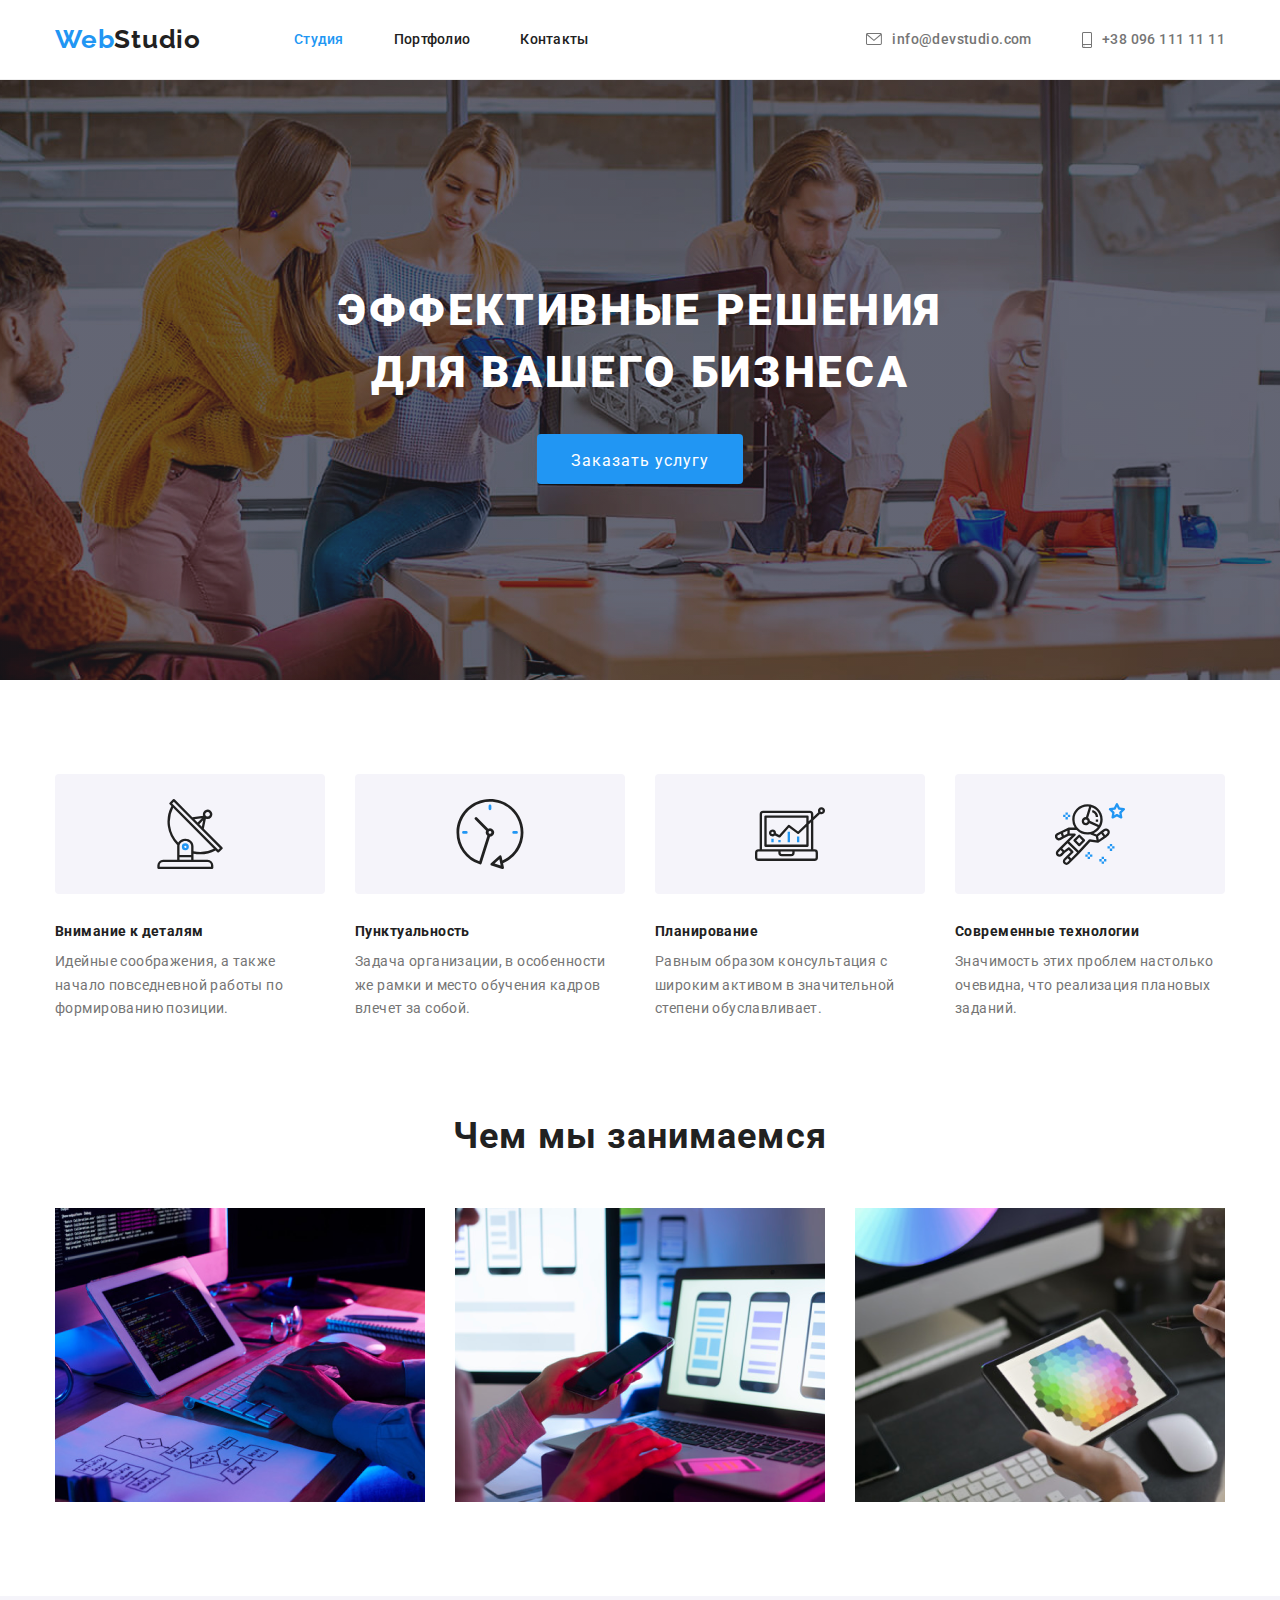
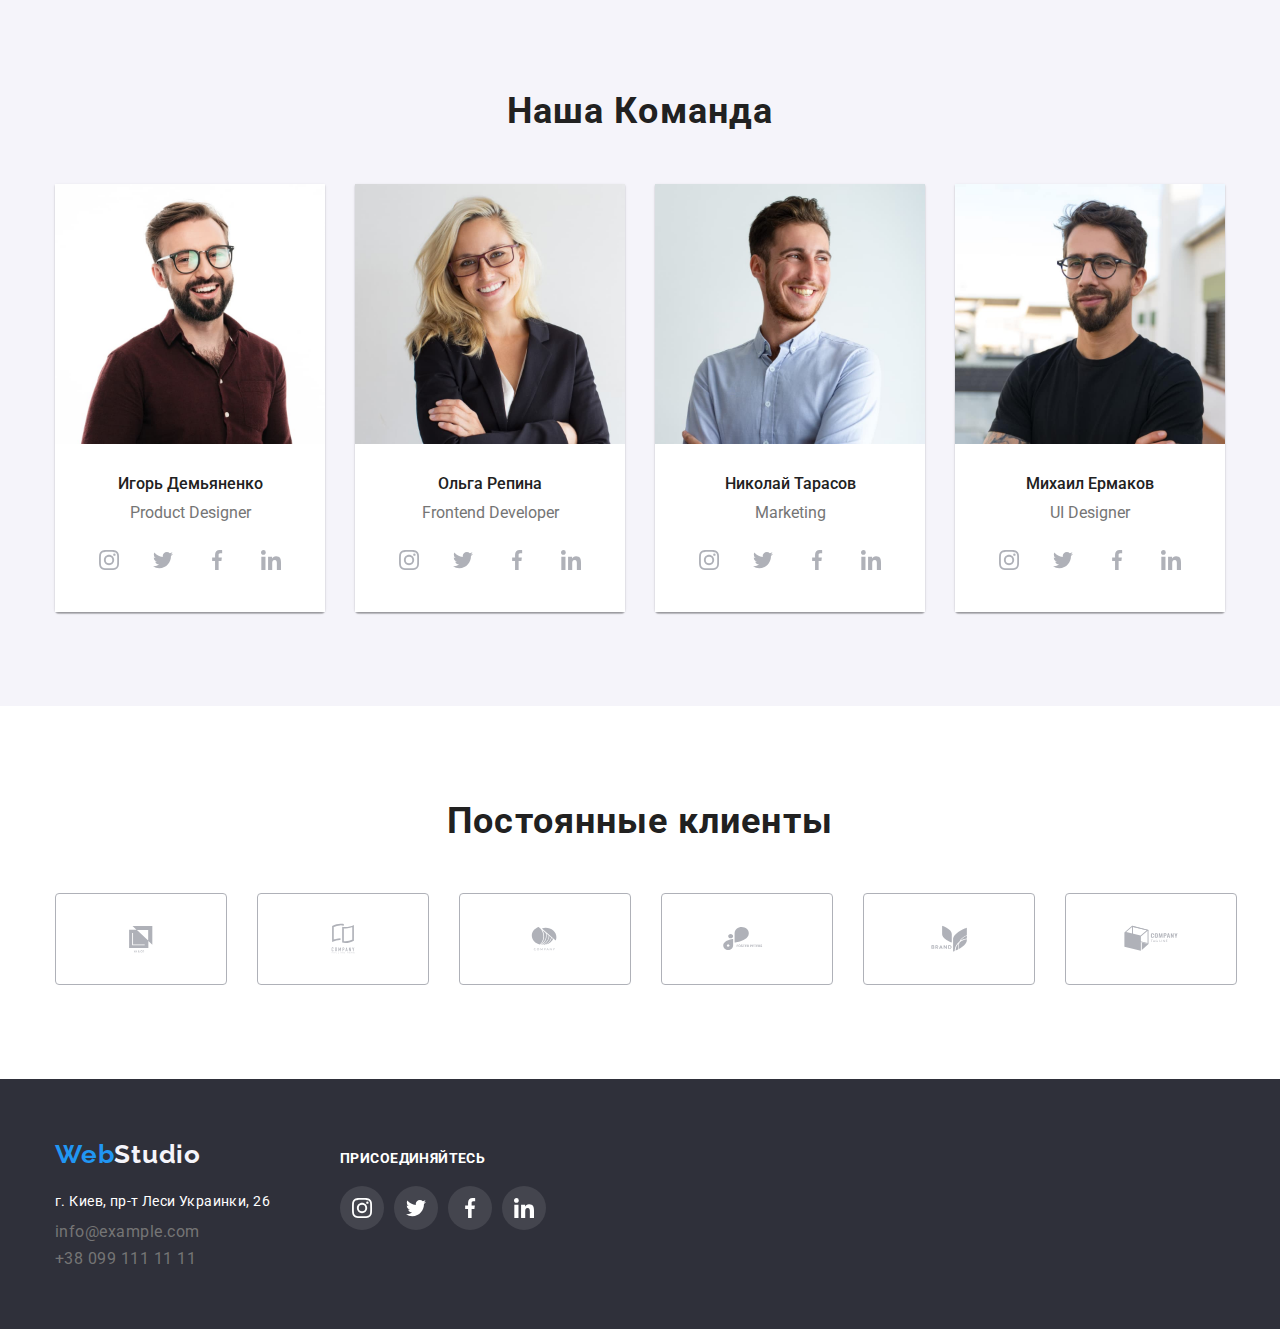
==== index.html @ adc7d1ec "создал репозиторий05" ====
<!DOCTYPE html>
<html lang="ru">

<head>
    <meta charset="UTF-8">
    <meta http-equiv="X-UA-Compatible" content="IE=edge">
    <meta name="viewport" content="width=device-width, initial-scale=1.0">
    <link rel="preconnect" href="https://fonts.googleapis.com">
    <link rel="preconnect" href="https://fonts.gstatic.com" crossorigin>
    <link rel="preconnect" href="https://fonts.googleapis.com">
    <link rel="preconnect" href="https://fonts.gstatic.com" crossorigin>
    <link href="https://fonts.googleapis.com/css2?family=Raleway:wght@700&family=Roboto:wght@400;500;700;900&display=swap"
        rel="stylesheet">
    <link rel="stylesheet" href="./css/modern-normalize.css"> 
    <link rel="stylesheet" href="./css/style.css">
    <title>Studio</title>
</head>

<body>
    <!--шапка сайта-->
    <header class="header">
        <div class="container header-container">
            <nav class="nav">
                <a class="header-logo" href=""><span class="logo-web">Web</span>Studio</a>
                <ul class="nav-list">
                    <li class="nav-item ">
                        <a class="nav-link current" href="./index.html">Студия</a>
                    </li>
                    <li class="nav-item">
                        <a class="nav-link" href="./portfolio.html">Портфолио</a>
                    </li>
                    <li class="nav-item">
                        <a class="nav-link" href="#">Контакты</a>
                    </li>
                </ul>
            </nav>
            <ul class="nav-contacts">
                <li class="contacts-item">
                        <a class="contacts-link hover-link" href="info@devstudio.com">
                            <svg class="icon-mail" width="16px" height="12px">
                                <use href="./images/svg/symbol-defs.svg#icon-envelope"></use>
                            </svg>info@devstudio.com</a>
                </li>
            
                <li class="contacts-item">
                    <a class="contacts-link hover-link" href="+380961111111">
                        <svg class="icon-tel" width="10px" height="16px">
                            <use href="./images/svg/symbol-defs.svg#icon-smartphone"></use>
                        </svg>+38 096 111 11 11</a>
                </li>
            </ul>
        </div>
    </header>
    <!--уникальный контент страницы-->
    <main>
        <!--секция 1-->
        <section class="hero-section">
            <div class="container container-hero">
                <h1 class="hero-titel">ЭФФЕКТИВНЫЕ РЕШЕНИЯ<br> ДЛЯ ВАШЕГО БИЗНЕСА</h1>
                <button class="button-hero" type="button">Заказать услугу</button>
            </div>
        </section>
        <!--наши преимущества-->
        <section class="section">
            <div class="container">
                <h2 class="visually-hidden">Наши преимущества</h2>
                <ul class="benefits-list">
                    <li class="benefits-item ">
                        <div class="benefits-bg">
                              <svg class="benefits-icon" width="70" height="70"viewBox="0 0 70 70">
                                 <use href="./images/svg/symbol-defs.svg#icon-antenna-1"></use>
                             </svg> 
                        </div>
                        <h3 class="benefits-titel">Внимание к деталям</h3>
                        <p class="benefits-text">Идейные соображения, а также начало повседневной работы по формированию позиции.</p>
                    </li>
                
                    <li class="benefits-item ">
                        <div class="benefits-bg">
                        <svg class="" width="70" height="70">
                            <use href="./images/svg/symbol-defs.svg#icon-clock"></use>
                        </svg>
                        </div>
                        <h3 class="benefits-titel">Пунктуальность</h3>
                        <p class="benefits-text">Задача организации, в особенности же рамки и место обучения кадров влечет за собой.
                        </p>
                    </li>
                
                    <li class="benefits-item ">
                        <div class="benefits-bg">
                        <svg class="" width="70" height="70">
                            <use href="./images/svg/symbol-defs.svg#icon-diagram"></use>
                        </svg>
                        </div>
                        <h3 class="benefits-titel">Планирование</h3>
                        <p class="benefits-text">Равным образом консультация с широким активом в значительной степени обуславливает.
                        </p>
                    </li>
                
                    <li class="benefits-item ">
                        <div class="benefits-bg">
                        <svg class="" width="70" height="70">
                            <use href="./images/svg/symbol-defs.svg#icon-astronaut"></use>
                        </svg>
                        </div>
                        <h3 class="benefits-titel">Современные технологии</h3>
                        <p class="benefits-text">Значимость этих проблем настолько очевидна, что реализация плановых заданий.</p>
                    </li>
                </ul>
            </div>
        </section>
        <!--секция чем мы занимаемся-->
        <section class="section jobs-section">
            <div class="container">
                <h2 class="titel">Чем мы занимаемся</h2>
                <ul class="jobs-list">
                    <li class="jobs-item">
                        <img src="./images/tablet.png" alt="верстаем" width="370">
                    </li>
                    <li class="jobs-item">
                        <img src="./images/notebook.png" alt="програмируем" width="370">
                    </li>
                    <li class="jobs-item">
                        <img src="./images/tabletmini.png" alt="стилизируем" width="370">
                    </li>
                </ul>
            </div>
        </section>
        <!--секция наша команда-->
        <section class="section team-section">
            <div class="container">
                <h2 class="titel">Наша Команда</h2>
                <ul class="team-list">
                    <li class="team-item">
                        <img src="./images/jpeg/igor.jpg" alt="Игорь" width="270">
                        <div class="team-card">
                            <h3 class="team-name">Игорь Демьяненко</h3>
                            <p class="team-position">Product Designer</p>
                            <ul class="social-list">
                                <li class="social-item">
                                    <a href="#" class="social-link"> 
                                    <svg class="social-icon" width="20" height="20">
                                        <use href="./images/svg/symbol-defs.svg#icon-instagram"></use>
                                    </svg>   
                                    </a>
                                </li>
                                <li class="social-item">
                                    <a href="#" class="social-link">
                                            <svg class="social-icon" width="20" height="20">
                                                <use href="./images/svg/symbol-defs.svg#icon-twitter"></use>
                                            </svg>
                                    </a>
                                </li>
                                <li class="social-item">
                                    <a href="#" class="social-link">
                                            <svg class="social-icon" width="20" height="20">
                                                <use href="./images/svg/symbol-defs.svg#icon-facebook"></use>
                                            </svg>
                                    </a>
                                </li>
                                <li class="social-item">
                                    <a href="#" class="social-link">
                                            <svg class="social-icon" width="20" height="20">
                                                <use href="./images/svg/symbol-defs.svg#icon-linkedin"></use>
                                            </svg>
                                    </a>
                                </li>
                            </ul>
                        </div>
                    </li>
                    <li class="team-item">
                        <img src="./images/jpeg/olga.jpg" alt="Ольга" width="270">
                        <div class="team-card">
                            <h3 class="team-name">Ольга Репина</h3>
                            <p class="team-position">Frontend Developer</p>
                            <ul class="social-list">
                                <li class="social-item">
                                    <a href="" class="social-link">
                                            <svg class="social-icon" width="20" height="20">
                                                <use href="./images/svg/symbol-defs.svg#icon-instagram"></use>
                                            </svg>
                                    </a>
                                </li>
                                <li class="social-item">
                                    <a href="" class="social-link">
                                            <svg class="social-icon" width="20" height="20">
                                                <use href="./images/svg/symbol-defs.svg#icon-twitter"></use>
                                            </svg>
                                    </a>
                                </li>
                                <li class="social-item">
                                    <a href="" class="social-link">
                                            <svg class="social-icon" width="20" height="20">
                                                <use href="./images/svg/symbol-defs.svg#icon-facebook"></use>
                                            </svg>
                                    </a>
                                </li>
                                <li class="social-item">
                                    <a href="" class="social-link">
                                            <svg class="social-icon" width="20" height="20">
                                                <use href="./images/svg/symbol-defs.svg#icon-linkedin"></use>
                                            </svg>
                                    </a>
                                </li>
                            </ul>
                        </div>
                    </li>
                    <li class="team-item">
                        <img src="./images/jpeg/nikolay.jpg" alt="Николай" width="270">
                        <div class="team-card">
                            <h3 class="team-name">Николай Тарасов</h3>
                            <p class="team-position">Marketing</p>
                            <ul class="social-list">
                                <li class="social-item">
                                    <a href="" class="social-link">
                                            <svg class="social-icon" width="20" height="20">
                                                <use href="./images/svg/symbol-defs.svg#icon-instagram"></use>
                                            </svg>
                                    </a>
                                </li>
                                <li class="social-item">
                                    <a href="" class="social-link">
                                            <svg class="social-icon" width="20" height="20">
                                                <use href="./images/svg/symbol-defs.svg#icon-twitter"></use>
                                            </svg>
                                    </a>
                                </li>
                                <li class="social-item">
                                    <a href="" class="social-link">
                                            <svg class="social-icon" width="20" height="20">
                                                <use href="./images/svg/symbol-defs.svg#icon-facebook"></use>
                                            </svg>
                                    </a>
                                </li>
                                <li class="social-item">
                                    <a href="" class="social-link">
                                            <svg class="social-icon" width="20" height="20">
                                                <use href="./images/svg/symbol-defs.svg#icon-linkedin"></use>
                                            </svg>
                                    </a>
                                </li>
                            </ul>
                        </div>
                    </li>
                    <li class="team-item">
                        <img src="./images/jpeg/mikhail.jpg" alt="Михаил" width="270">
                        <div class="team-card">
                            <h3 class="team-name">Михаил Ермаков</h3>
                            <p class="team-position">UI Designer</p>
                            <ul class="social-list">
                                <li class="social-item">
                                    <a href="" class="social-link">
                                            <svg class="social-icon" width="20" height="20">
                                                <use href="./images/svg/symbol-defs.svg#icon-instagram"></use>
                                            </svg>
                                    </a>
                                </li>
                                <li class="social-item">
                                    <a href="" class="social-link">
                                            <svg class="social-icon" width="20" height="20">
                                                <use href="./images/svg/symbol-defs.svg#icon-twitter"></use>
                                            </svg>
                                    </a>
                                </li>
                                <li class="social-item">
                                    <a href="" class="social-link">
                                            <svg class="social-icon" width="20" height="20">
                                                <use href="./images/svg/symbol-defs.svg#icon-facebook"></use>
                                            </svg>
                                    </a>
                                </li>
                                <li class="social-item">
                                    <a href="" class="social-link">
                                            <svg class="social-icon" width="20" height="20">
                                                <use href="./images/svg/symbol-defs.svg#icon-linkedin"></use>
                                            </svg>
                                    </a>
                                </li>
                            </ul>
                        </div>
                    </li>
                </ul>
            </div>
        </section>
        <section class="section">
            <div class="container">
                <h2 class="titel">Постоянные клиенты</h2>
                <ul class="clients-list">
                    <li class="clients-item">
                        <a href="" class="clients-link">
                            <svg class="clients-icon" width="106px" height="60px">
                                <use href="./images/svg/symbol-defs.svg#icon-client-1"></use>
                            </svg>
                        </a>
                    </li>
                    <li class="clients-item">
                        <a href="" class="clients-link">
                            <svg class="clients-icon" width="106px" height="60px">
                                <use href="./images/svg/symbol-defs.svg#icon-client-2"></use>
                            </svg>
                        </a>
                    </li>
                    <li class="clients-item">
                        <a href="" class="clients-link">
                            <svg class="clients-icon" width="106px" height="60px">
                                <use href="./images/svg/symbol-defs.svg#icon-client-3"></use>
                            </svg>
                        </a>
                    </li>
                    <li class="clients-item">
                    <a href="" class="clients-link">
                        <svg class="clients-icon" width="106px" height="60px">
                            <use href="./images/svg/symbol-defs.svg#icon-client-4"></use>
                        </svg>
                    </a>
                    </li>
                    <li class="clients-item">
                    <a href="" class="clients-link">
                        <svg class="clients-icon" width="106px" height="60px">
                            <use href="./images/svg/symbol-defs.svg#icon-client-5"></use>
                        </svg>
                    </a>
                    </li>
                    <li class="clients-item">
                        <a href="" class="clients-link">
                            <svg class="clients-icon" width="106px" height="60px">
                                <use href="./images/svg/symbol-defs.svg#icon-client-6"></use>
                            </svg>
                        </a>
                    </li>
                </ul>
            </div>
        </section>
    </main>
    <!--подвал-->
    <footer class="page-footer">
        <div class="container footer-container">
            <div class="address-block">
                <a class="footer-logo" href=""><span class="logo-web">Web</span>Studio</a>
                <address class="address">
                    <ul class="address-list">
                        <li class="address-item">
                            <a class="address-link"
                                href="https://www.google.com/maps/place/%D0%B1%D1%83%D0%BB.+%D0%9B%D0%B5%D1%81%D0%B8+%D0%A3%D0%BA%D1%80%D0%B0%D0%B8%D0%BD%D0%BA%D0%B8,+26,+%D0%9A%D0%B8%D0%B5%D0%B2,+02000/data=!4m2!3m1!1s0x40d4cf0e033ecbe9:0x57a4dffefec77da0?sa=X&ved=2ahUKEwixr6azg6_zAhUvlIsKHU6wDGkQ8gF6BAgFEAE">г.
                                Киев, пр-т Леси Украинки, 26</a>
                        </li>
                        <li class="address-item">
                            <a class="contacts-link hover-link" href="mailto:info@example.com">info@example.com</a>
                        </li>
                        <li class="address-item">
                            <a class="contacts-link hover-link" href="tel:+380991111111">+38 099 111 11 11</a>
                        </li>
                    </ul>
                
                </address>
            </div>
            <div class="social-footer">
            <h2 class="social-titel">присоединяйтесь</h2>
            <ul class="social-list">
                <li class="footer-social-item">
                    <a href="#" class="footer-social-link">
                            <svg class="social-icon" widht="20" height="20">
                                <use href="./images/svg/symbol-defs.svg#icon-instagram1"></use>
                            </svg>
                    </a>
                </li>
                <li class="footer-social-item">
                    <a href="#" class="footer-social-link">
                            <svg class="social-icon" widht="20" height="20">
                                <use href="./images/svg/symbol-defs.svg#icon-twitter1"></use>
                            </svg>
                    </a>
                </li>
                <li class="footer-social-item">
                    <a href="#" class="footer-social-link">
                            <svg class="social-icon" widht="20" height="20">
                                <use href="./images/svg/symbol-defs.svg#icon-facebook1"></use>
                            </svg>
                    </a>
                </li>
                <li class="footer-social-item">
                    <a href="#" class="footer-social-link">
                            <svg class="social-icon" widht="20" height="20">
                                <use href="./images/svg/symbol-defs.svg#icon-linkedin1"></use>
                            </svg>
                    </a>
                </li>
            </ul>
            </div>
        </div>
    </footer>
</body>

</html>
---- css/style.css ----
/* 
основной шрифт страницы Roboto 
шрифт логотипа Raleway 700

Weight ссылок и кнопок на странице портфолио 500
Weight заголовков 700 900

цвета
основной цвет абзацов #757575;
вторичный цвет заголовков, ссылок #212121;
белый цвет для кнопок и заголовков #FFFFFF

основной цвет фона #E5E5E5
вторичный цвет фона #F5F4FA
цвет для сылок с эфектом ховер #2196F3
-------------------------------------------------------------------------------------*/

:root {
  --title-text-color: #212121;
  --accent-color: #2196f3;
  --primary-white-color: #ffffff;
  --bg-white-color: #f5f4fa;
  --main-text-color: #757575;
  --dark-bg-color: #2f303a;
}

body {
  font-family: roboto, sans-serif;
  color: var(--main-text-color);
}
h1,
h2,
h3,
p {
  margin: 0;
}
ul {
  padding: 0;
  margin: 0;
  list-style: none;
}
img {
  display: block;
  max-width: 100%;
  height: auto;
}

.container {
  width: 1200px;
  margin-left: auto;
  margin-right: auto;
  padding-left: 15px;
  padding-right: 15px;
}
.section {
  padding-top: 94px;
  padding-bottom: 94px;
}
.titel {
  margin-top: 0;
  margin-bottom: 50px;

  font-weight: 700;
  font-size: 36px;
  line-height: 1.2;
  letter-spacing: 0.03em;
  text-align: center;
  color: var(--title-text-color);
}

/* шапка-----------*/
.header {
  border-bottom: 1px solid #eeeeee;
}
.header-container {
  display: flex;
  align-items: center;
}
.header-logo {
  font-family: raleway, sans-serif;
  font-weight: 700;
  font-size: 26px;
  line-height: 1.2;
  letter-spacing: 0.03em;
  color: var(--title-text-color);
  text-decoration: none;
}
.logo-web {
  color: var(--accent-color);
}
/* навигация -----------------------------*/
.nav {
  display: flex;
  align-items: center;
}
.nav-list {
  display: flex;
  margin-left: 93px;
}
.nav-list .nav-item:not(:last-child) {
  margin-right: 50px;
}
.nav-item {
  list-style: none;
}

.nav-link {
  display: block;
  padding-top: 32px;
  padding-bottom: 32px;

  font-weight: 500;
  font-size: 14px;
  line-height: 1.1;
  letter-spacing: 0.02em;
  color: var(--title-text-color);
  text-decoration: none;
}
.nav-link:hover,
.nav-link:focus {
  color: var(--accent-color);
}
.current {
  color: var(--accent-color);
}
/* почта+телефон -----------------------------*/
.nav-contacts {
  display: flex;
  margin-left: auto;

  font-weight: 500;
  font-size: 14px;
  line-height: 1.1;
  letter-spacing: 0.02em;
  list-style: none;
}
.nav-contacts .contacts-item + .contacts-item {
  margin-left: 50px;
}
.contacts-link {
  display: flex;
  align-items: center;
  color: var(--main-text-color);
  text-decoration: none;
  font-style: normal;
  letter-spacing: 0.03em;
}
.hover-link:hover,
.hover-link:focus {
  fill: var(--accent-color);
  color: var(--accent-color);
}
.icon-mail {
  fill: currentColor;
  margin-right: 10px;
}
.icon-mail::before {
  content: "";
}

.icon-tel {
  fill: currentColor;
  margin-right: 10px;
}
.icon-tel::before {
  content: "";
}

/* герой --------------------------------------*/
.hero-section {
  padding: 200px 0;
  text-align: center;
  max-width: 1600px;
  height: 600px;
  margin-left: auto;
  margin-right: auto;
  background-image: linear-gradient(
      to right,
      rgba(47, 48, 58, 0.4),
      rgba(47, 48, 58, 0.4)
    ),
    url(../images/jpeg/bg-img.jpg);
  background-repeat: no-repeat;
  background-position: center;
}
.container-hero {
}
.hero-titel {
  margin-top: 0;
  margin-bottom: 30px;

  font-weight: 900;
  font-size: 44px;
  line-height: 1.4;
  letter-spacing: 0.06em;
  color: var(--primary-white-color);
}
.button-hero {
  min-width: 200px;
  height: 50px;
  padding: 10px 32px;
  border-radius: 4px;
  border-color: transparent;

  font-family: roboto, sans-serif;
  font-size: 16px;
  line-height: 1.9;
  letter-spacing: 0.06em;
  color: var(--primary-white-color);
  background-color: var(--accent-color);
  cursor: pointer;
}

/* секция ПРЕИМУЩЕСТВА(BENEFITS) страница "студия"------------- */
.visually-hidden {
  position: absolute;
  width: 1px;
  height: 1px;
  margin: -1px;
  padding: 0;
  overflow: hidden;
  border: 0;
  clip: rect(0 0 0 0);
}
.benefits-list {
  display: flex;
}
.benefits-list .benefits-item + .benefits-item {
  margin-left: 30px;
}

.benefits-bg {
  display: flex;
  justify-content: center;
  align-items: center;
  width: 270px;
  height: 120px;
  margin-bottom: 30px;
  border-radius: 4px;
  background-color: var(--bg-white-color);
}
.benefits-icon {
  display: flex;
}

.benefits-titel {
  margin-top: 0;
  margin-bottom: 10px;

  font-weight: 700;
  font-size: 14px;
  line-height: 1.1;
  letter-spacing: 0.03em;
  color: var(--title-text-color);
}
.benefits-text {
  margin-top: 0;
  margin-bottom: 0;

  font-weight: 400;
  font-size: 14px;
  line-height: 1.7;
  letter-spacing: 0.03em;
}

/* секция ЧЕМ МЫ ЗАНИМАЕМСЯ(Jobs) страница "студия"--------- */
.jobs-section {
  padding-top: 0;
}
.jobs-list {
  display: flex;
}
.jobs-list .jobs-item + .jobs-item {
  margin-left: 30px;
}

/* секция команда(Team) страница "студия" --------------------*/
.team-section {
  background-color: var(--bg-white-color);
}
.team-card {
  padding: 30px 0;
  background-color: var(--primary-white-color);
}

.team-list {
  display: flex;
}
.team-list .team-item + .team-item {
  margin-left: 30px;
}
.team-item {
  box-shadow: 0px 1px 3px rgba(0, 0, 0, 0.12), 0px 1px 1px rgba(0, 0, 0, 0.14),
    0px 2px 1px rgba(0, 0, 0, 0.2);
  border-radius: 0px 0px 4px 4px;
}

.team-name {
  margin-bottom: 10px;
  text-align: center;
  font-weight: 500;
  font-size: 16px;
  line-height: 1.2;
  color: var(--title-text-color);
}
.team-position {
  margin-bottom: 16px;
  text-align: center;
  font-weight: 400;
  font-size: 16px;
  line-height: 1.2;
}

.social-list {
  display: flex;
  justify-content: center;
  align-items: center;
}

.social-list .social-item + .social-item {
  margin-left: 10px;
}
.social-link {
  display: flex;
  cursor: pointer;
  justify-content: center;
  align-items: center;
  width: 44px;
  height: 44px;
  border: none;
  border-radius: 50%;
}
.social-icon {
  fill: #afb1b8;
}
.social-link:hover,
.social-link:focus {
  background-color: var(--accent-color);
}
.social-link:hover .social-icon,
.social-link:focus .social-icon {
  fill: var(--primary-white-color);
}
/* секция клиенты-------------------- */
.clients-list {
  display: flex;
}
.clients-list .clients-item + .clients-item {
  margin-left: 30px;
}
.clients-item {
}
.clients-link {
  display: flex;
  justify-content: center;
  align-items: center;
  width: 172px;
  height: 92px;
  border: 1px solid #afb1b8;
  border-radius: 4px;
}
.clients-link:hover,
.clients-link:focus {
  border-color: var(--accent-color);
}
.clients-link:hover .clients-icon,
.clients-link:focus .clients-icon {
  fill: var(--accent-color);
}
.clients-icon {
  fill: #afb1b8;
}

/* футер--------------------------------------------------- */
.page-footer {
  padding: 60px 0;
  background-color: #2f303a;
}
.footer-container {
  display: flex;
  align-items: baseline;
}
.address-block {
  margin-right: 70px;
}
.footer-logo {
  display: block;
  margin-bottom: 20px;
  font-family: raleway, sans-serif;
  font-weight: 700;
  font-size: 26px;
  line-height: 1.2;
  letter-spacing: 0.03em;
  color: var(--bg-white-color);
  text-decoration: none;
}
.address-list {
  display: inline-block;
}
.address-list .address-item + .address-item {
  margin-top: 9px;
}
.address-link {
  font-style: normal;
  font-size: 14px;
  line-height: 1.7;
  letter-spacing: 0.03em;
  color: var(--primary-white-color);
  text-decoration: none;
}
.address-link:hover,
.address-link:focus {
  color: var(--accent-color);
}

.social-footer {
  display: block;
}
.social-titel {
  margin-bottom: 20px;
  font-style: normal;
  font-weight: 700;
  font-size: 14px;
  line-height: 16px;
  letter-spacing: 0.03em;
  text-transform: uppercase;
  color: var(--primary-white-color);
}
.footer-social-item {
  fill: var(--primary-white-color);
}
.footer-social-link {
  display: flex;
  justify-content: center;
  align-items: center;
  width: 44px;
  height: 44px;
  border: none;
  border-radius: 50%;
  background-color: rgba(255, 255, 255, 0.1);
}
.footer-social-link:hover,
.footer-social-link:focus {
  background-color: var(--accent-color);
}
.footer-social-item:not(:last-child) {
  margin-right: 10px;
}
.footer-social-block {
  display: flex;
  justify-content: center;
  align-items: center;
  width: 44px;
  height: 44px;
  border: none;
}
/* СТРАНИЦА портфолио ----------------------------------*/
/* кнопки навигации */
.filters-section {
  margin-top: 94px;
}
.buttons-list {
  display: flex;
  justify-content: center;
  margin-bottom: 34px;
  list-style: none;
}
.buttons-list .buttons-item + .buttons-item {
  margin-left: 8px;
}

.filter-btn {
  border: transparent;
  padding: 6px 22px;
  border-radius: 4px;
  height: 38px;

  font-family: roboto, sans-serif;
  font-weight: 500;
  font-size: 16px;
  line-height: 1.6;
  letter-spacing: 0.03em;
  color: var(--title-text-color);
  background-color: var(--bg-white-color);
  cursor: pointer;
}
.filter-btn:hover,
.filter-btn:focus {
  color: var(--primary-white-color);
  background-color: var(--accent-color);
  box-shadow: 0px 3px 1px rgba(0, 0, 0, 0.1), 0px 1px 2px rgba(0, 0, 0, 0.08),
    0px 2px 2px rgba(0, 0, 0, 0.12);
  border-radius: 4px;
}

/* СЕКЦИЯ портфолио ---------------------------------------*/
.portfolio-list {
  display: inline-flex;
  flex-wrap: wrap;
}
.portfolio-item {
  width: 370px;
  margin-right: 30px;
  margin-bottom: 30px;
  border-right: 1px solid #eeeeee;
  border-bottom: 1px solid #eeeeee;
  border-left: 1px solid #eeeeee;
}
.portfolio-item:nth-child(3n) {
  margin-right: 0;
}
.portfolio-item:nth-last-child(-n + 3) {
  margin-bottom: 0;
}
.portfolio-link {
  display: flex;
  flex-wrap: wrap;
  text-decoration: none;
}
.portfolio-link:hover,
.portfolio-link:focus {
  box-shadow: 0px 1px 1px rgba(0, 0, 0, 0.12), 0px 4px 4px rgba(0, 0, 0, 0.06),
    1px 4px 6px rgba(0, 0, 0, 0.16);
}
.portfolio-card {
  padding: 20px 24px;
}
.portfolio-titel {
  margin-bottom: 4px;

  font-weight: 700;
  font-size: 18px;
  line-height: 2;
  letter-spacing: 0.06em;
  color: var(--title-text-color);
}
.portfolio-text {
  color: var(--main-text-color);
  letter-spacing: 0.03em;
}
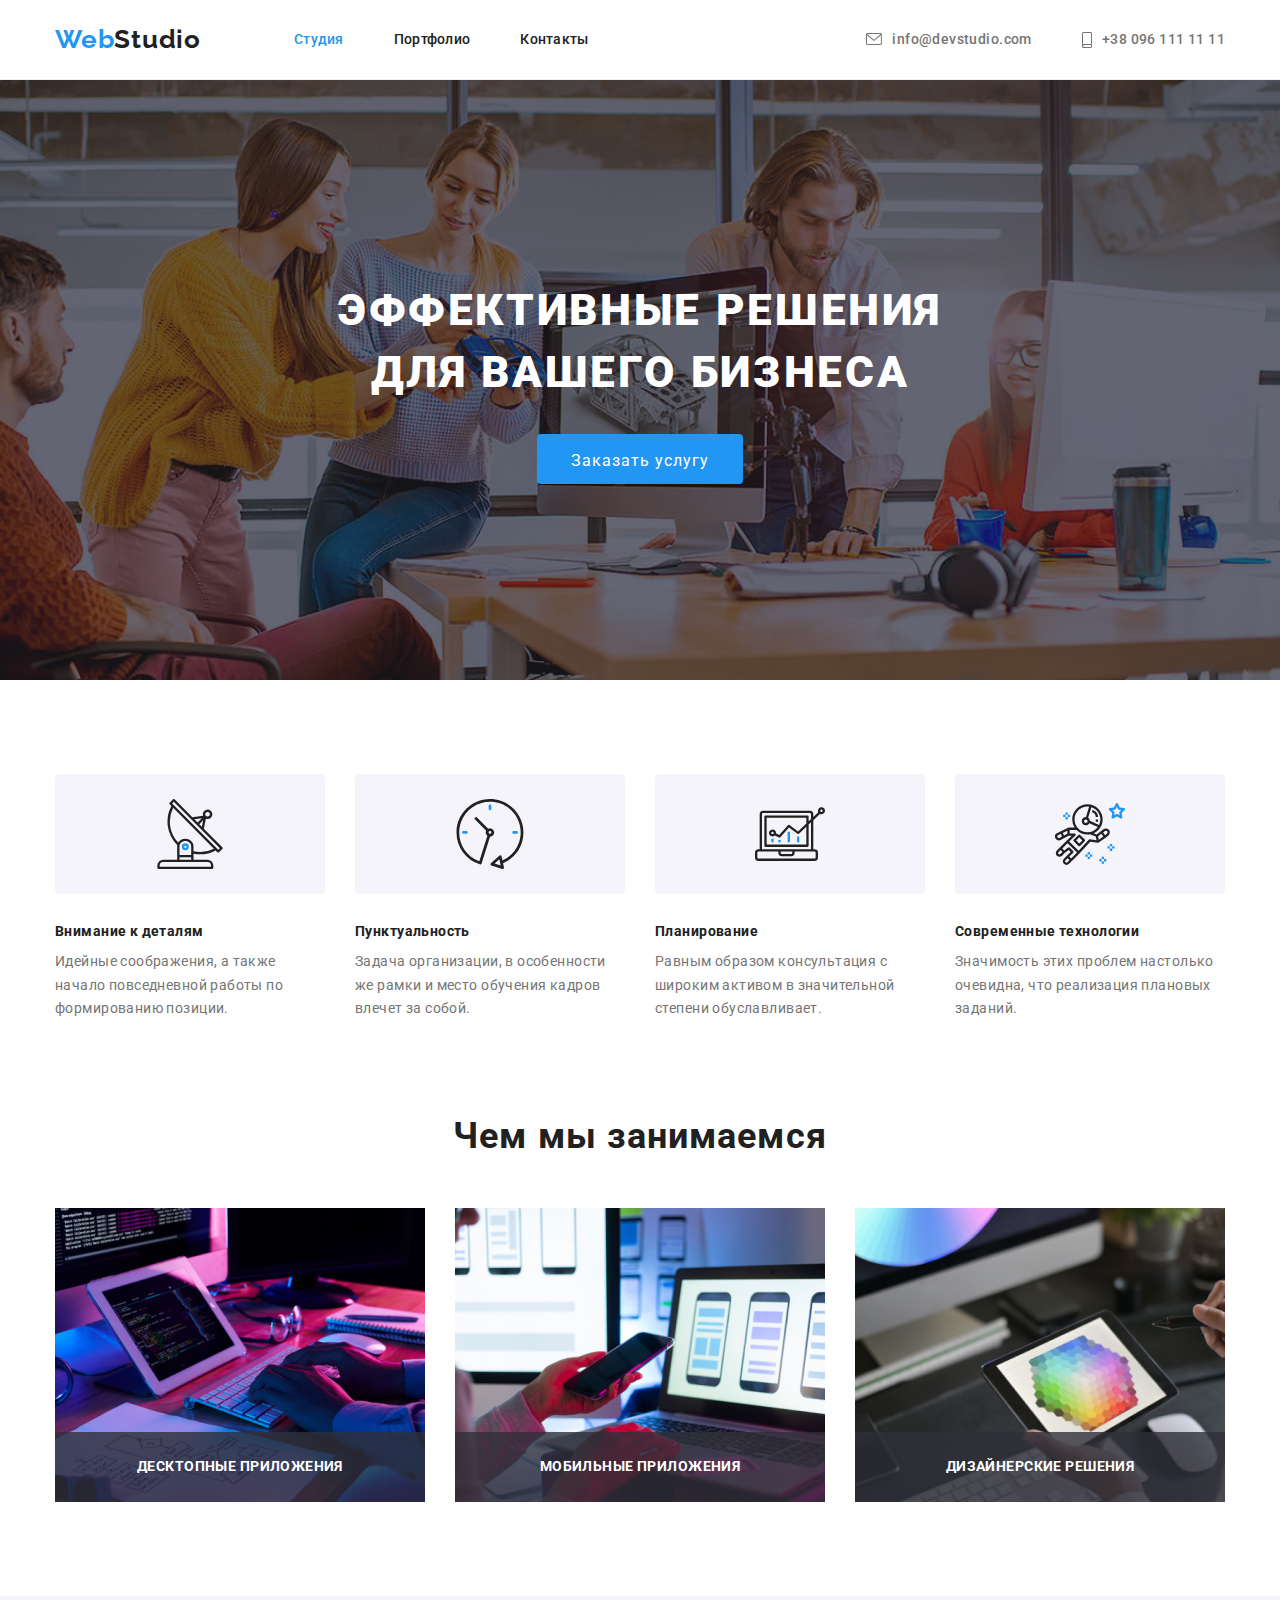
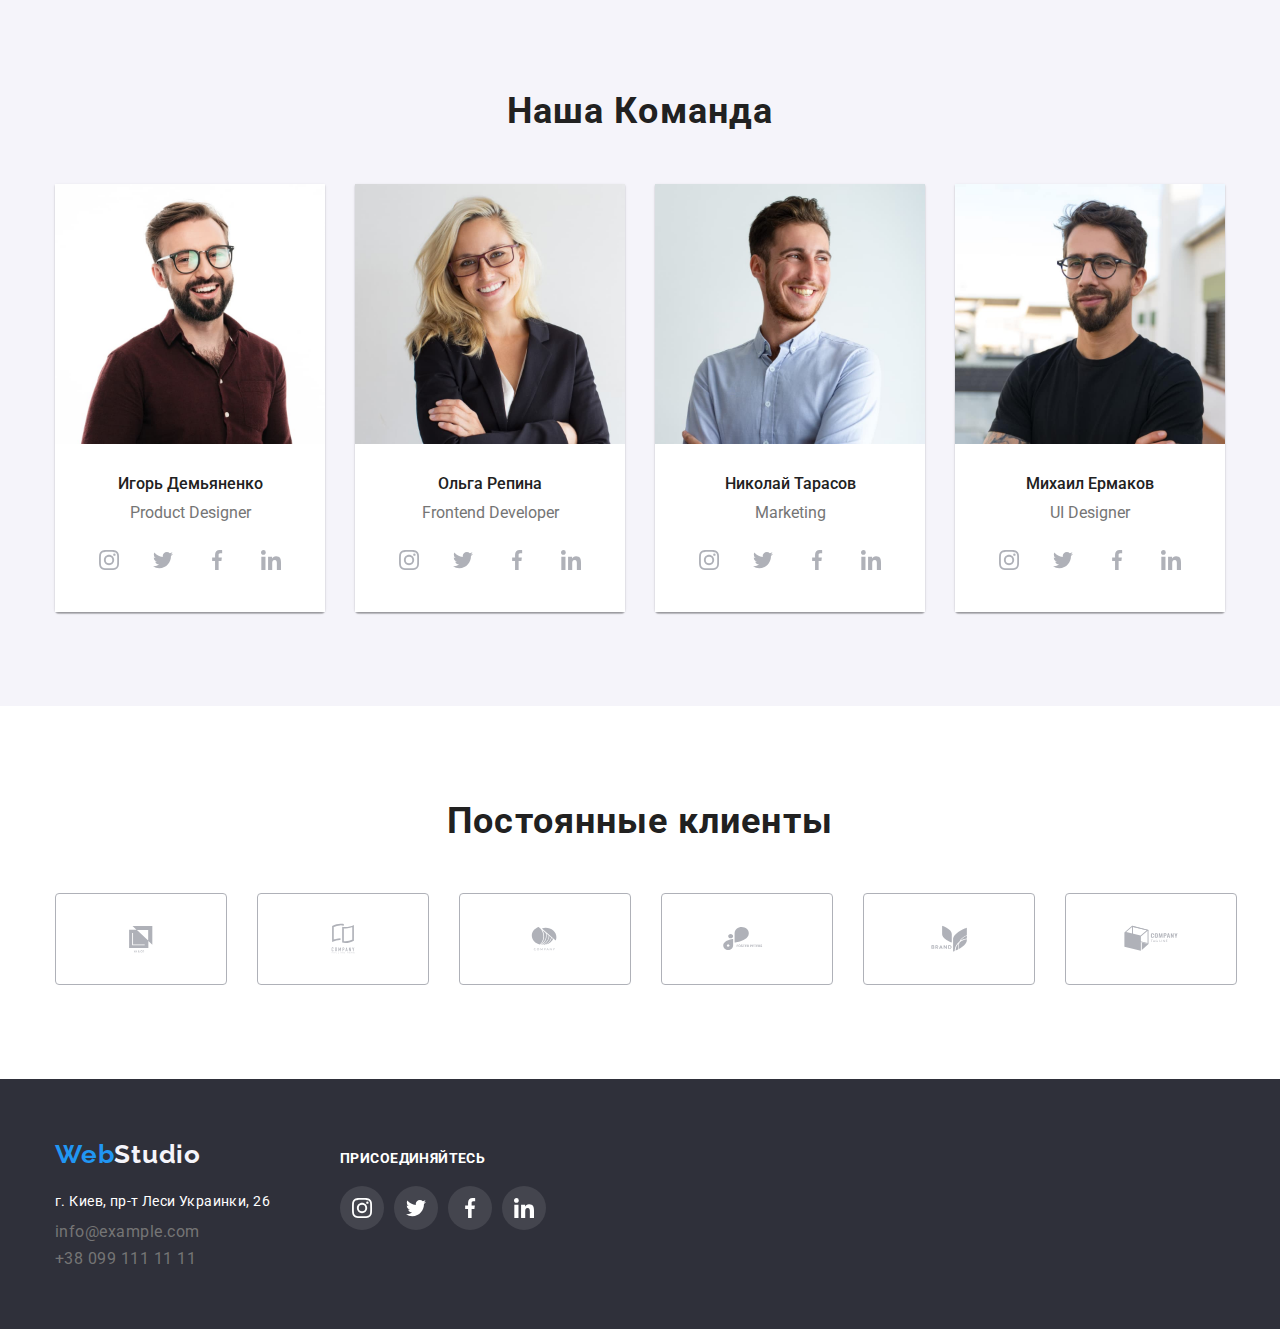
==== commit 9eaf06f4: "сделал секцию "чем мы занимаемся"" ====
--- a/index.html
+++ b/index.html
@@ -115,13 +115,22 @@
                 <h2 class="titel">Чем мы занимаемся</h2>
                 <ul class="jobs-list">
                     <li class="jobs-item">
-                        <img src="./images/tablet.png" alt="верстаем" width="370">
+                        <div class="jobs-block">
+                        <img src="./images/tablet.png" alt="Десктопные приложения" width="370">
+                        <p class="jobs-label">Десктопные приложения</p>
+                        </div>
                     </li>
                     <li class="jobs-item">
-                        <img src="./images/notebook.png" alt="програмируем" width="370">
+                        <div class="jobs-block">
+                        <img src="./images/notebook.png" alt="Мобильные приложения" width="370">
+                        <p class="jobs-label">Мобильные приложения</p>
+                        </div>
                     </li>
                     <li class="jobs-item">
-                        <img src="./images/tabletmini.png" alt="стилизируем" width="370">
+                        <div class="jobs-block">
+                        <img src="./images/tabletmini.png" alt="Дизайнерские решения" width="370">
+                        <p class="jobs-label">Дизайнерские решения</p>
+                        </div>
                     </li>
                 </ul>
             </div>
--- a/css/style.css
+++ b/css/style.css
@@ -273,6 +273,26 @@
 .jobs-list .jobs-item + .jobs-item {
   margin-left: 30px;
 }
+.jobs-block {
+  position: relative;
+}
+.jobs-label {
+  position: absolute;
+  bottom: 0;
+  left: 0;
+  padding: 27px 82px;
+  width: 370px;
+  height: 70px;
+
+  font-weight: 700;
+  font-size: 14px;
+  line-height: 1.1;
+  letter-spacing: 0.03em;
+  color: var(--primary-white-color);
+  background-color: rgba(47, 48, 58, 0.8);
+  text-transform: uppercase;
+  text-align: center;
+}
 
 /* секция команда(Team) страница "студия" --------------------*/
 .team-section {
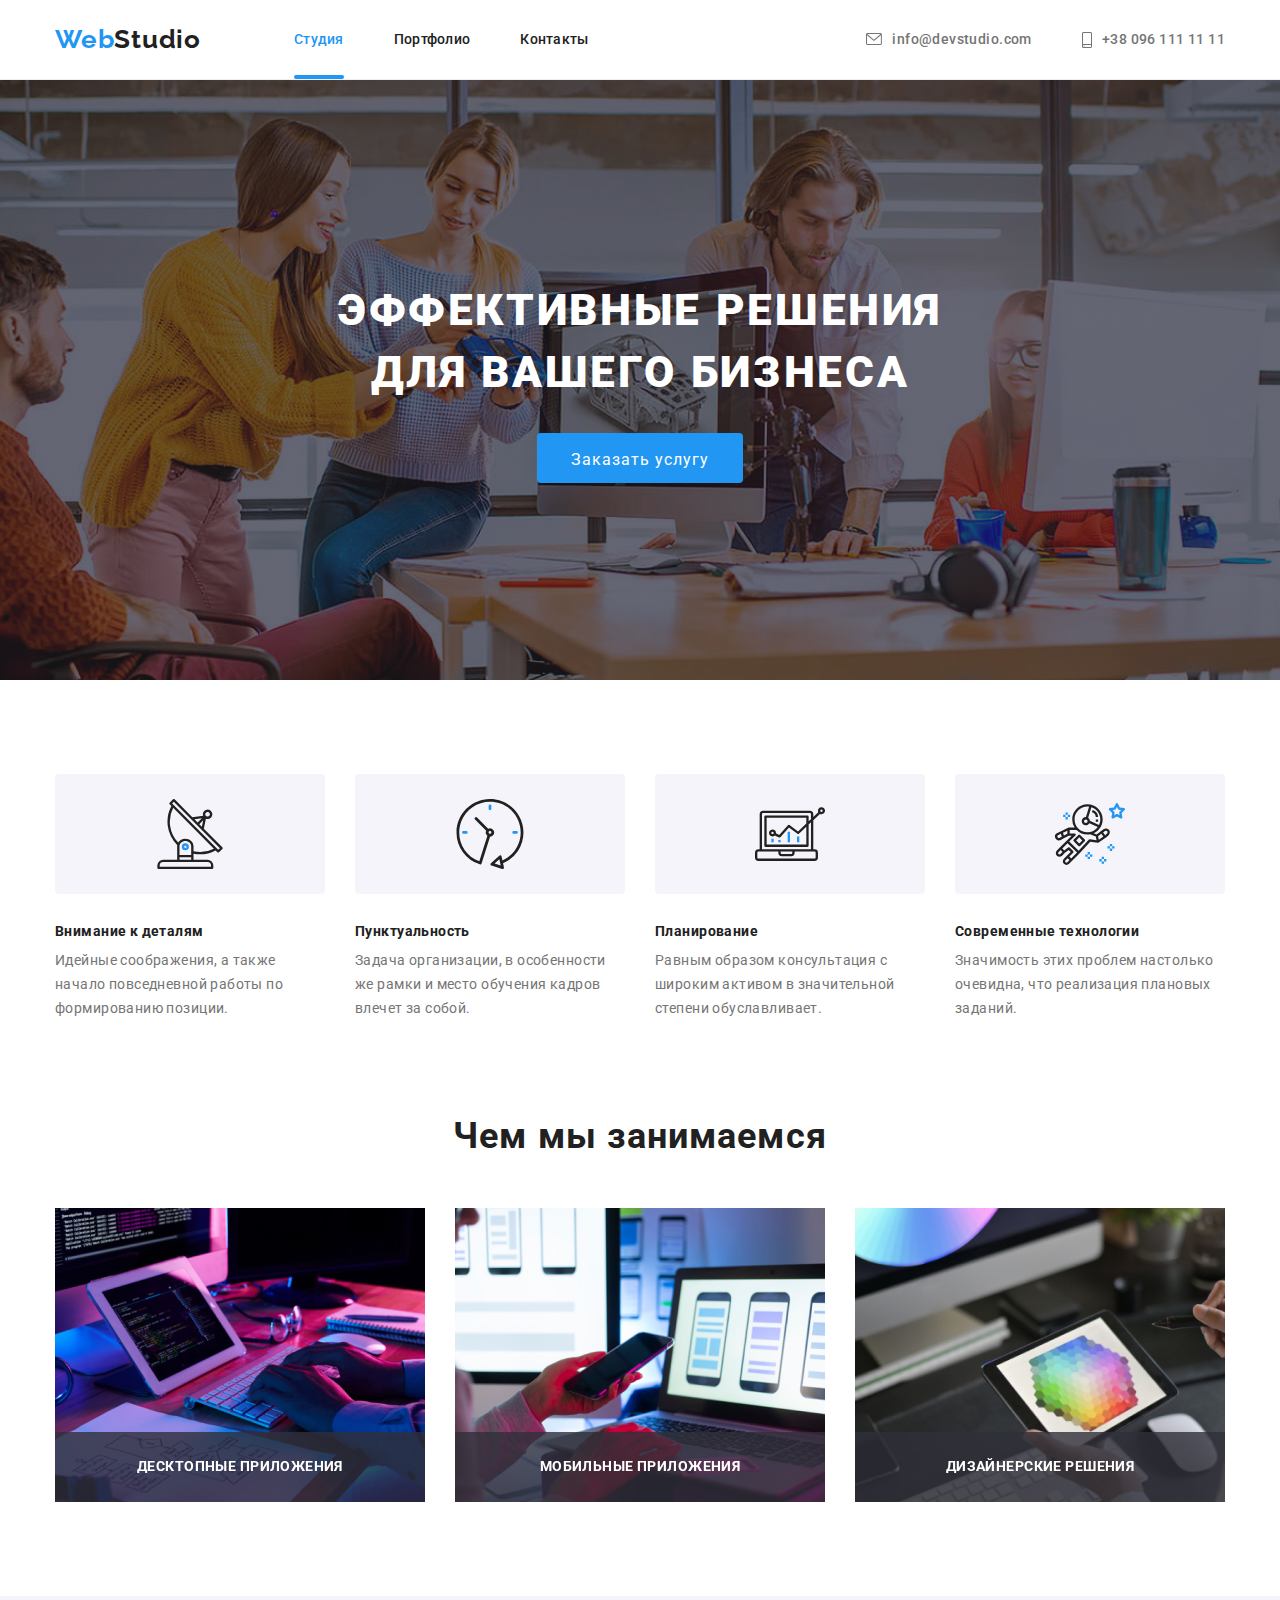
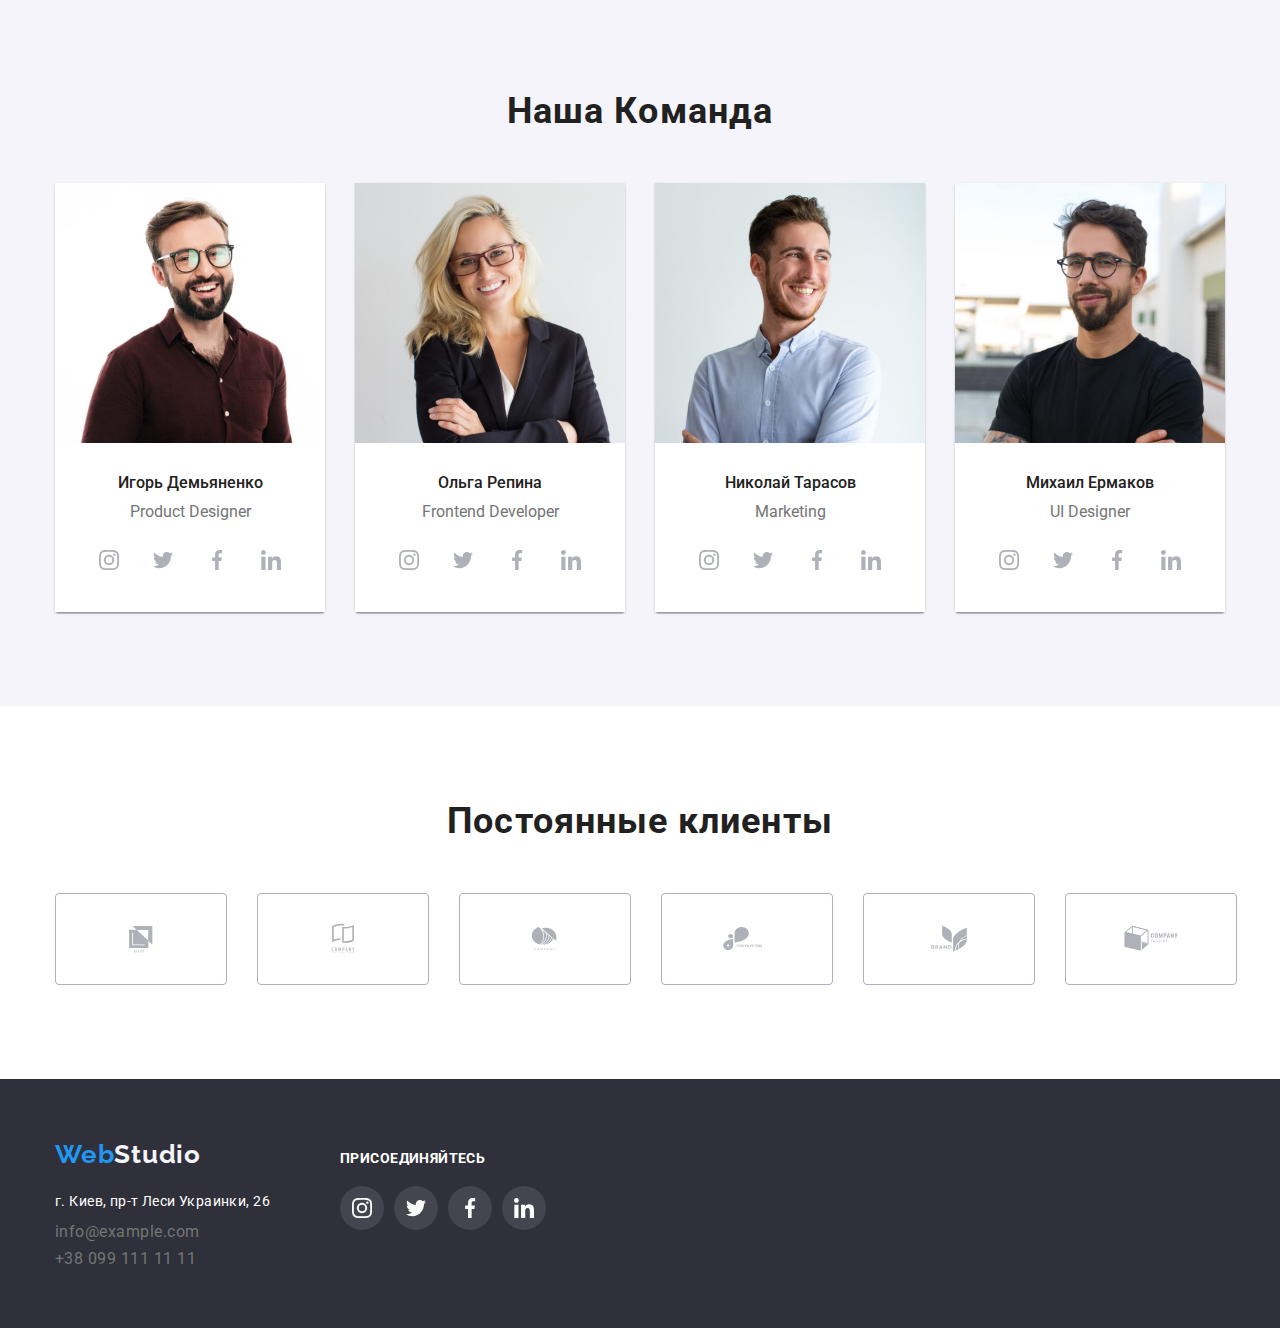
==== commit de32c905: "сверстал модельное окно" ====
--- a/index.html
+++ b/index.html
@@ -57,7 +57,12 @@
         <section class="hero-section">
             <div class="container container-hero">
                 <h1 class="hero-titel">ЭФФЕКТИВНЫЕ РЕШЕНИЯ<br> ДЛЯ ВАШЕГО БИЗНЕСА</h1>
-                <button class="button-hero" type="button">Заказать услугу</button>
+                <button class="button-hero" type="button" data-modal-open>Заказать услугу</button>
+                <div class="backdrop is-hidden"data-modal>
+                    <div class="modal" >
+                     <button class="close-modal-icon" type="button"data-modal-close>X</button>
+                    </div>
+                </div>
             </div>
         </section>
         <!--наши преимущества-->
@@ -398,6 +403,7 @@
             </div>
         </div>
     </footer>
+    <script src="./js/modal.js"></script>
 </body>
 
 </html>--- a/css/style.css
+++ b/css/style.css
@@ -25,6 +25,7 @@
 }
 
 body {
+  padding-top: 80px;
   font-family: roboto, sans-serif;
   color: var(--main-text-color);
 }
@@ -70,6 +71,12 @@
 
 /* шапка-----------*/
 .header {
+  position: fixed;
+  top: 0;
+  left: 0;
+  width: 100%;
+  z-index: 1;
+  background-color: var(--primary-white-color);
   border-bottom: 1px solid #eeeeee;
 }
 .header-container {
@@ -108,6 +115,8 @@
   display: block;
   padding-top: 32px;
   padding-bottom: 32px;
+
+  position: relative;
 
   font-weight: 500;
   font-size: 14px;
@@ -122,6 +131,19 @@
 }
 .current {
   color: var(--accent-color);
+}
+.current::after {
+  content: "";
+
+  position: absolute;
+  left: 0;
+  bottom: 0;
+
+  display: block;
+  width: 100%;
+  height: 4px;
+  border-radius: 2px;
+  background-color: var(--accent-color);
 }
 /* почта+телефон -----------------------------*/
 .nav-contacts {
@@ -195,6 +217,32 @@
   letter-spacing: 0.06em;
   color: var(--primary-white-color);
 }
+.backdrop {
+  position: fixed;
+  top: 0;
+  left: 0;
+  width: 100%;
+  height: 100%;
+  background-color: rgba(0, 0, 0, 0.2);
+}
+.backdrop.is-hidden {
+  opacity: 0;
+  pointer-events: none;
+}
+.modal {
+  position: absolute;
+  top: 50%;
+  left: 50%;
+  width: 528px;
+  height: 581px;
+  transform: translate(-50%, -50%);
+  background-color: var(--primary-white-color);
+}
+.close-modal-icon {
+  position: absolute;
+  top: 0;
+  right: 0;
+}
 .button-hero {
   min-width: 200px;
   height: 50px;
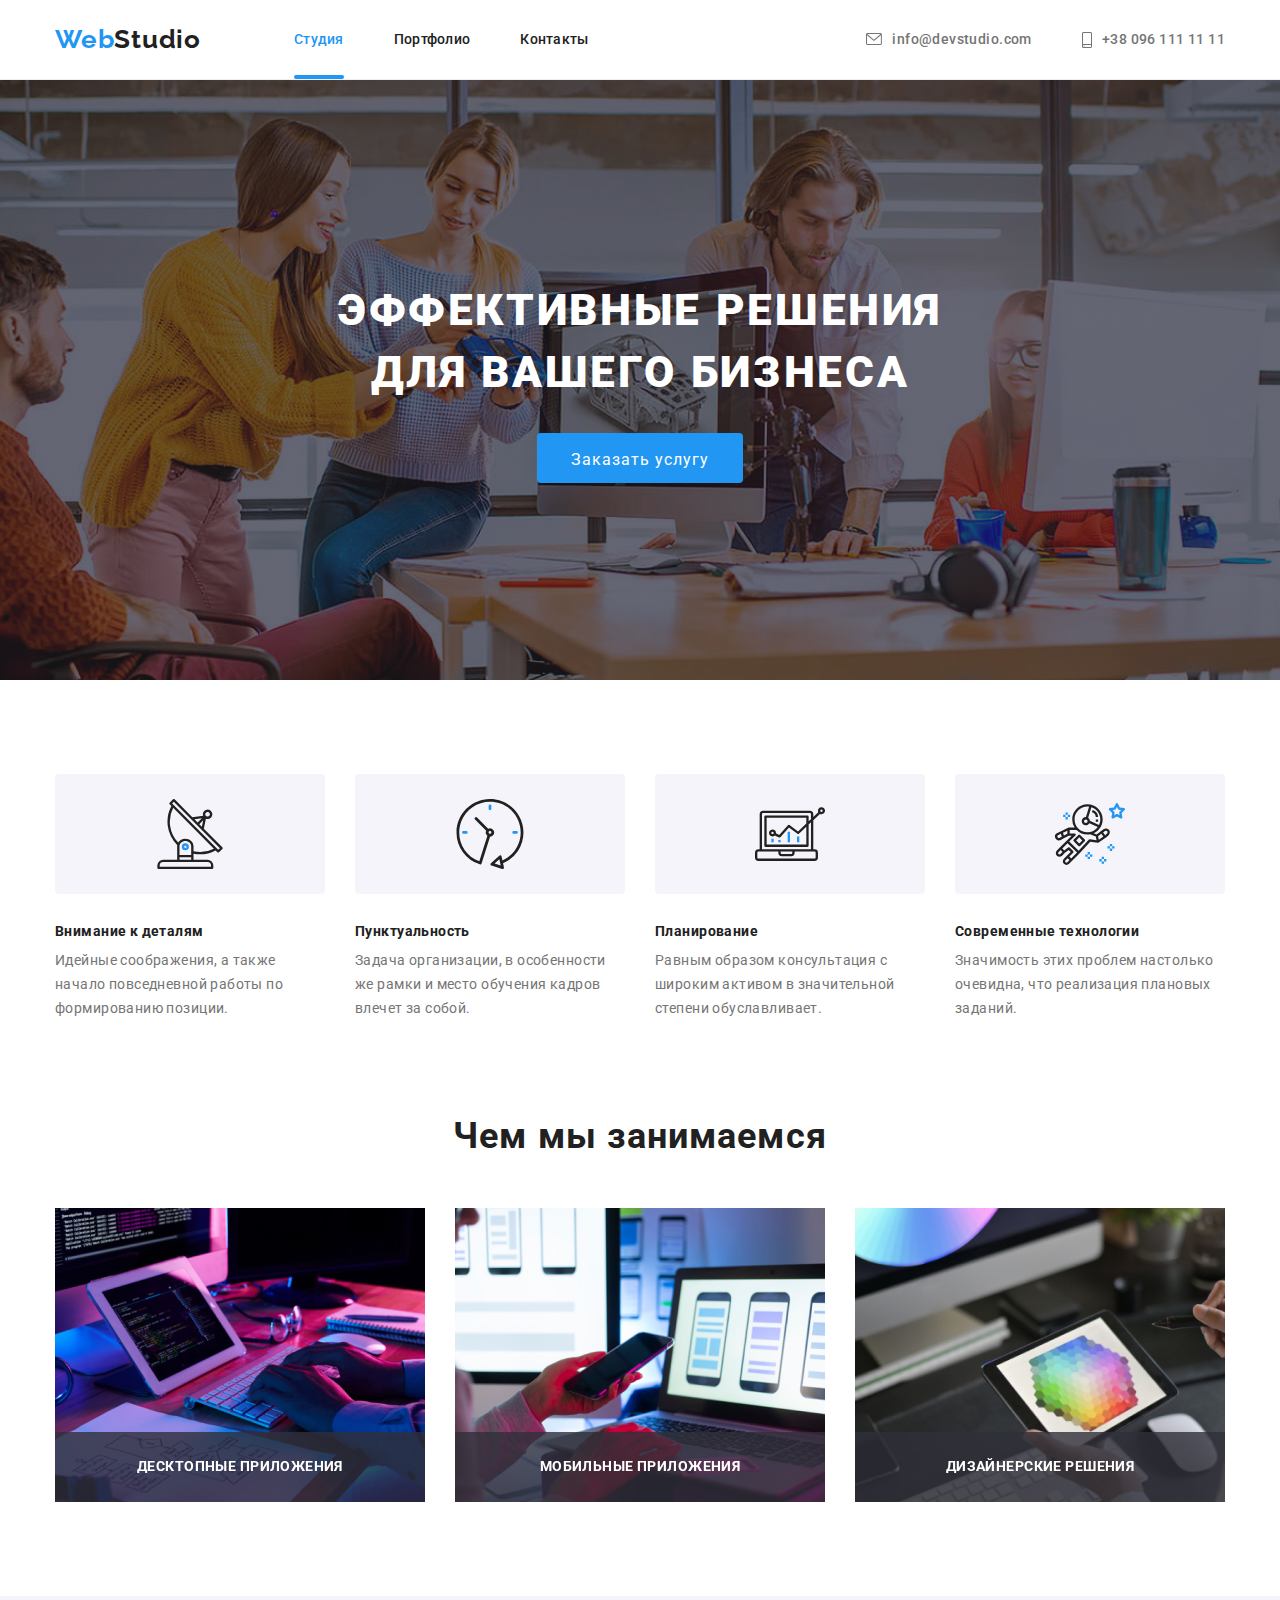
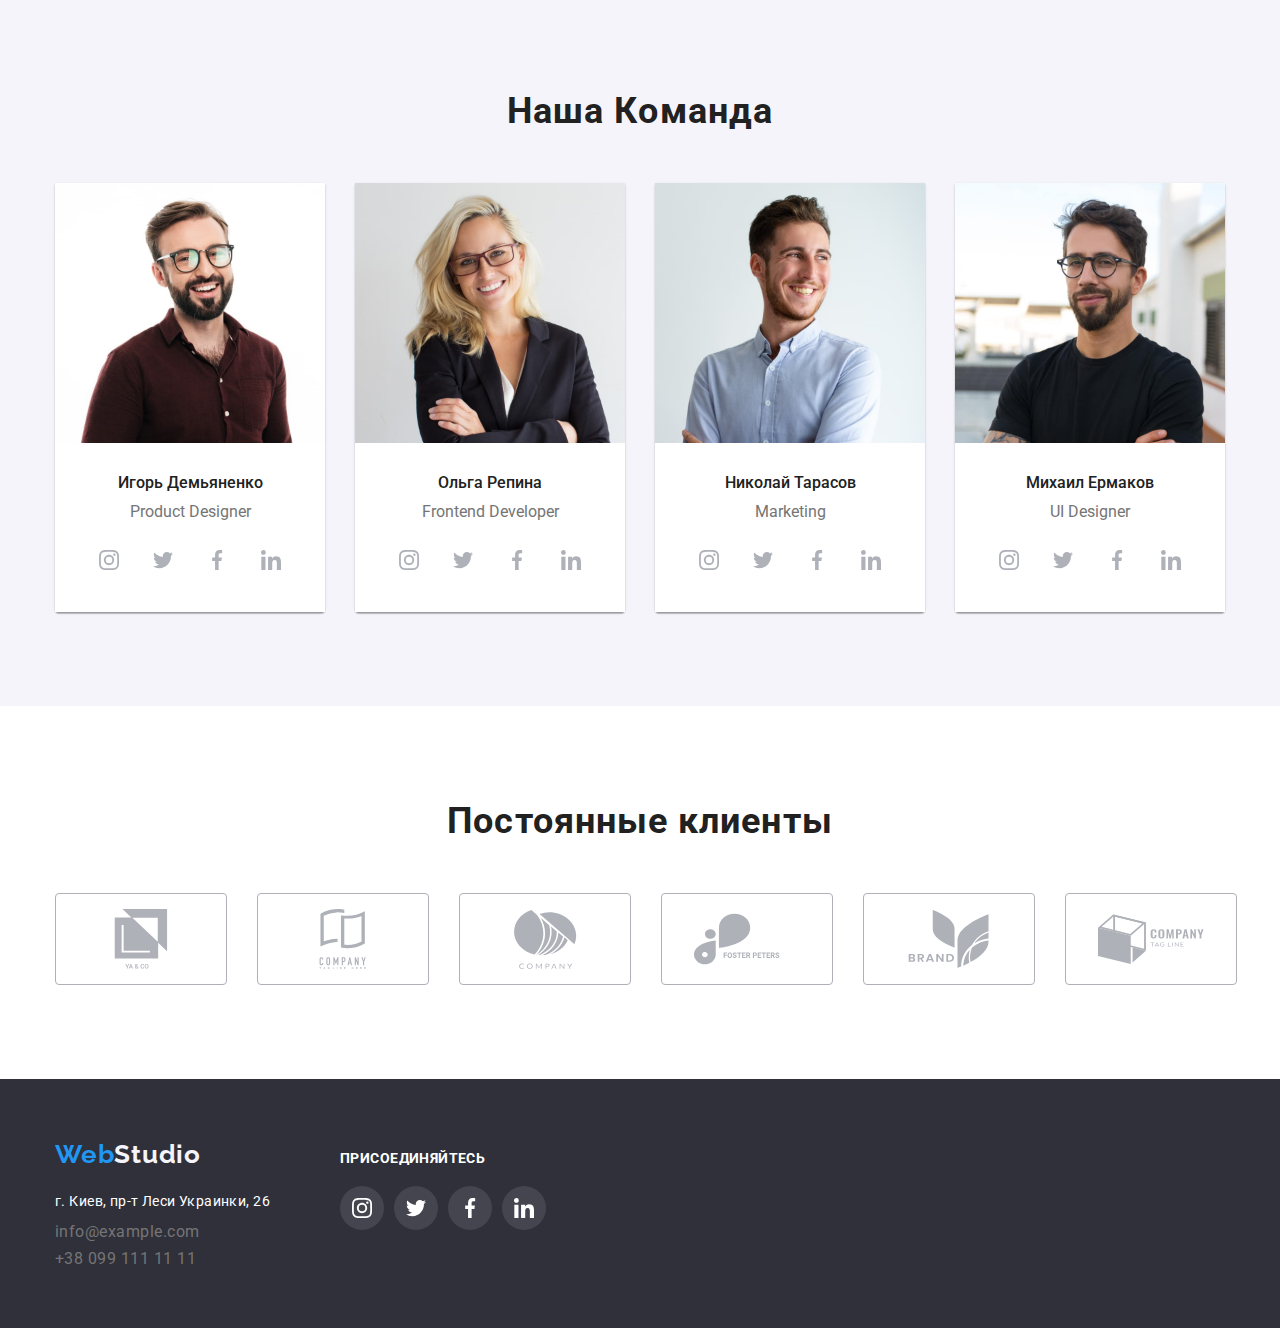
==== commit 618d10bb: "изминил свг в секции "постоянные клиенты"" ====
--- a/index.html
+++ b/index.html
@@ -60,7 +60,11 @@
                 <button class="button-hero" type="button" data-modal-open>Заказать услугу</button>
                 <div class="backdrop is-hidden"data-modal>
                     <div class="modal" >
-                     <button class="close-modal-icon" type="button"data-modal-close>X</button>
+                     <button class="close-modal-icon" type="button"data-modal-close>
+                         <svg class="close-icon" width="18" height="18">
+                             <use href="./images/svg/sprite-2.svg#icon-close"></use>
+                         </svg>
+                     </button>
                     </div>
                 </div>
             </div>
@@ -303,42 +307,42 @@
                     <li class="clients-item">
                         <a href="" class="clients-link">
                             <svg class="clients-icon" width="106px" height="60px">
-                                <use href="./images/svg/symbol-defs.svg#icon-client-1"></use>
+                                <use href="./images/svg/sprite-2.svg#icon-client-1"></use>
                             </svg>
                         </a>
                     </li>
                     <li class="clients-item">
                         <a href="" class="clients-link">
                             <svg class="clients-icon" width="106px" height="60px">
-                                <use href="./images/svg/symbol-defs.svg#icon-client-2"></use>
+                                <use href="./images/svg/sprite-2.svg#icon-client-2"></use>
                             </svg>
                         </a>
                     </li>
                     <li class="clients-item">
                         <a href="" class="clients-link">
                             <svg class="clients-icon" width="106px" height="60px">
-                                <use href="./images/svg/symbol-defs.svg#icon-client-3"></use>
+                                <use href="./images/svg/sprite-2.svg#icon-client-3"></use>
                             </svg>
                         </a>
                     </li>
                     <li class="clients-item">
                     <a href="" class="clients-link">
                         <svg class="clients-icon" width="106px" height="60px">
-                            <use href="./images/svg/symbol-defs.svg#icon-client-4"></use>
+                            <use href="./images/svg/sprite-2.svg#icon-client-4"></use>
                         </svg>
                     </a>
                     </li>
                     <li class="clients-item">
                     <a href="" class="clients-link">
                         <svg class="clients-icon" width="106px" height="60px">
-                            <use href="./images/svg/symbol-defs.svg#icon-client-5"></use>
+                            <use href="./images/svg/sprite-2.svg#icon-client-5"></use>
                         </svg>
                     </a>
                     </li>
                     <li class="clients-item">
                         <a href="" class="clients-link">
                             <svg class="clients-icon" width="106px" height="60px">
-                                <use href="./images/svg/symbol-defs.svg#icon-client-6"></use>
+                                <use href="./images/svg/sprite-2.svg#icon-client-6"></use>
                             </svg>
                         </a>
                     </li>
--- a/css/style.css
+++ b/css/style.css
@@ -236,12 +236,24 @@
   width: 528px;
   height: 581px;
   transform: translate(-50%, -50%);
+  border-radius: 4px;
+  box-shadow: 0px 1px 3px rgba(0, 0, 0, 0.12), 0px 1px 1px rgba(0, 0, 0, 0.14),
+    0px 2px 1px rgba(0, 0, 0, 0.2);
   background-color: var(--primary-white-color);
 }
 .close-modal-icon {
+  display: flex;
+  align-items: center;
   position: absolute;
-  top: 0;
-  right: 0;
+  top: 8px;
+  right: 8px;
+  width: 30px;
+  height: 30px;
+  border: 1px solid rgba(0, 0, 0, 0.1);
+  border-radius: 50%;
+  background-color: var(--primary-white-color);
+}
+.close-icon {
 }
 .button-hero {
   min-width: 200px;
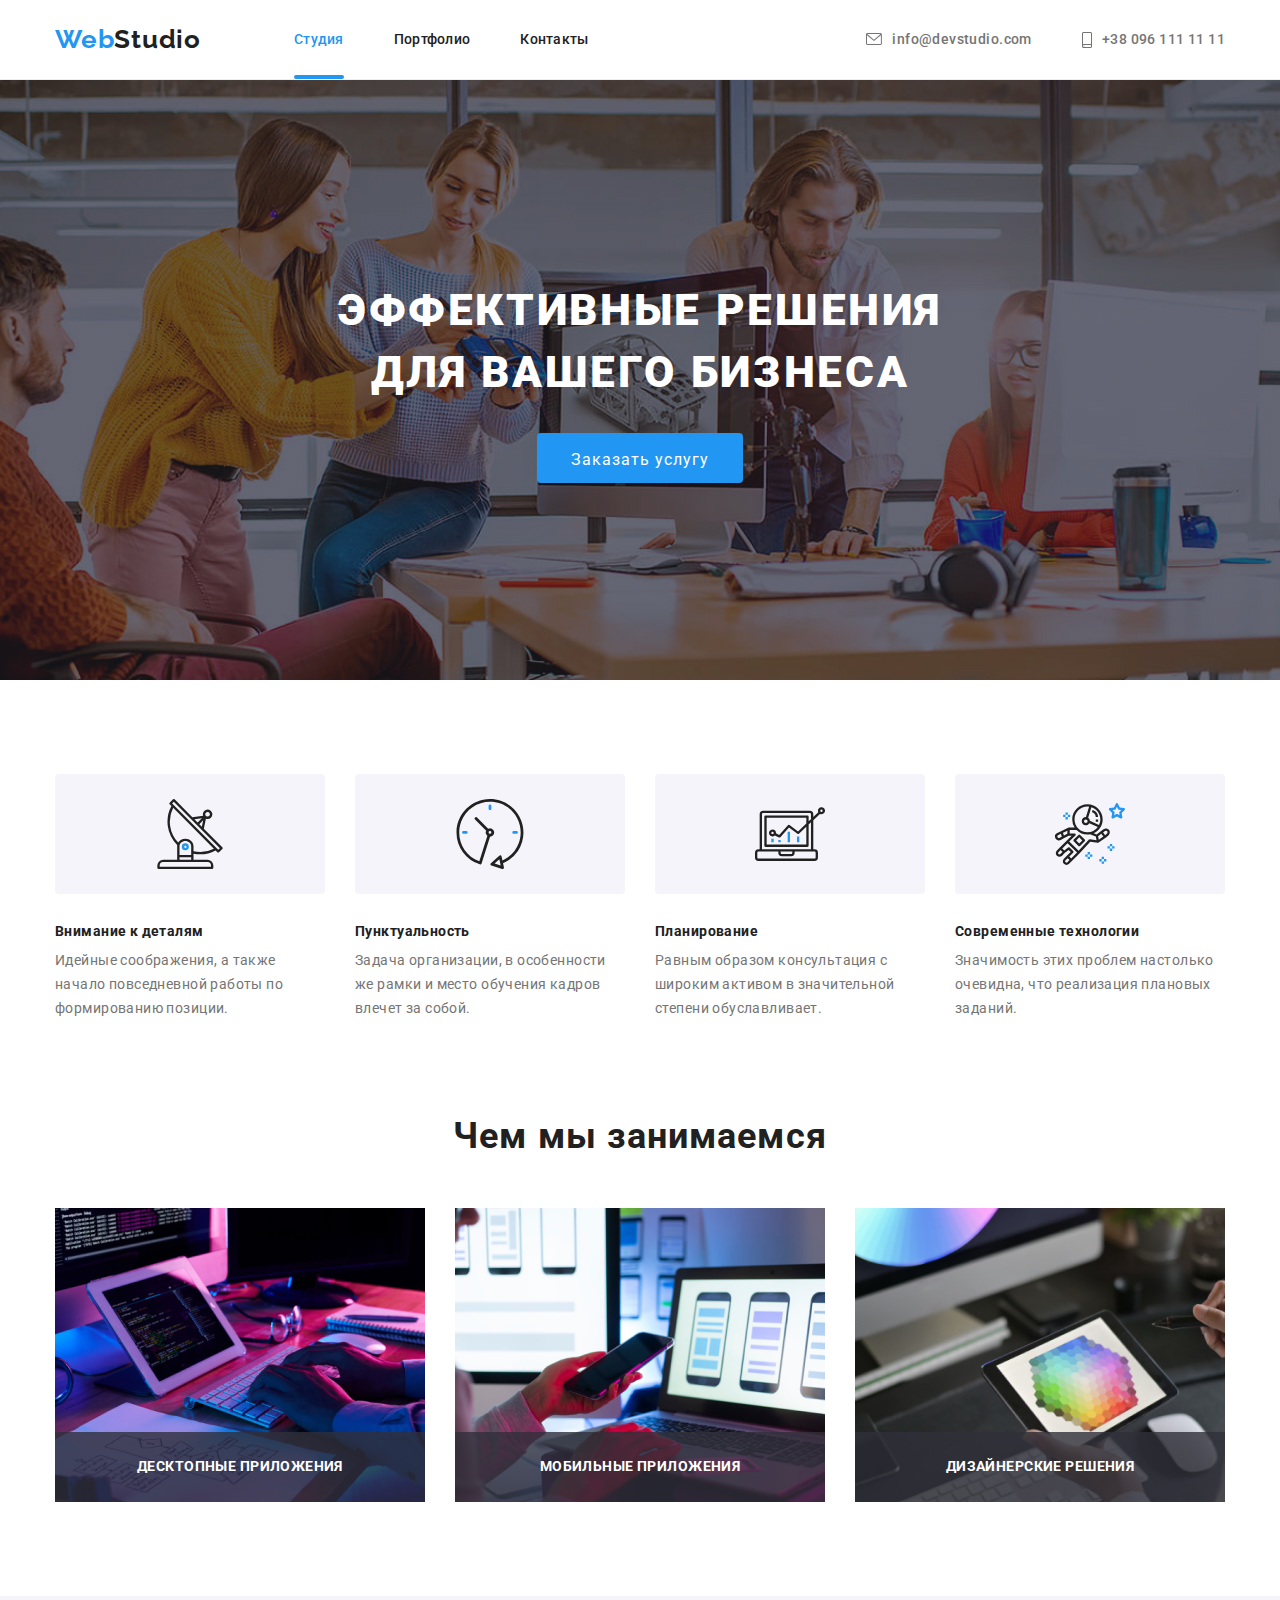
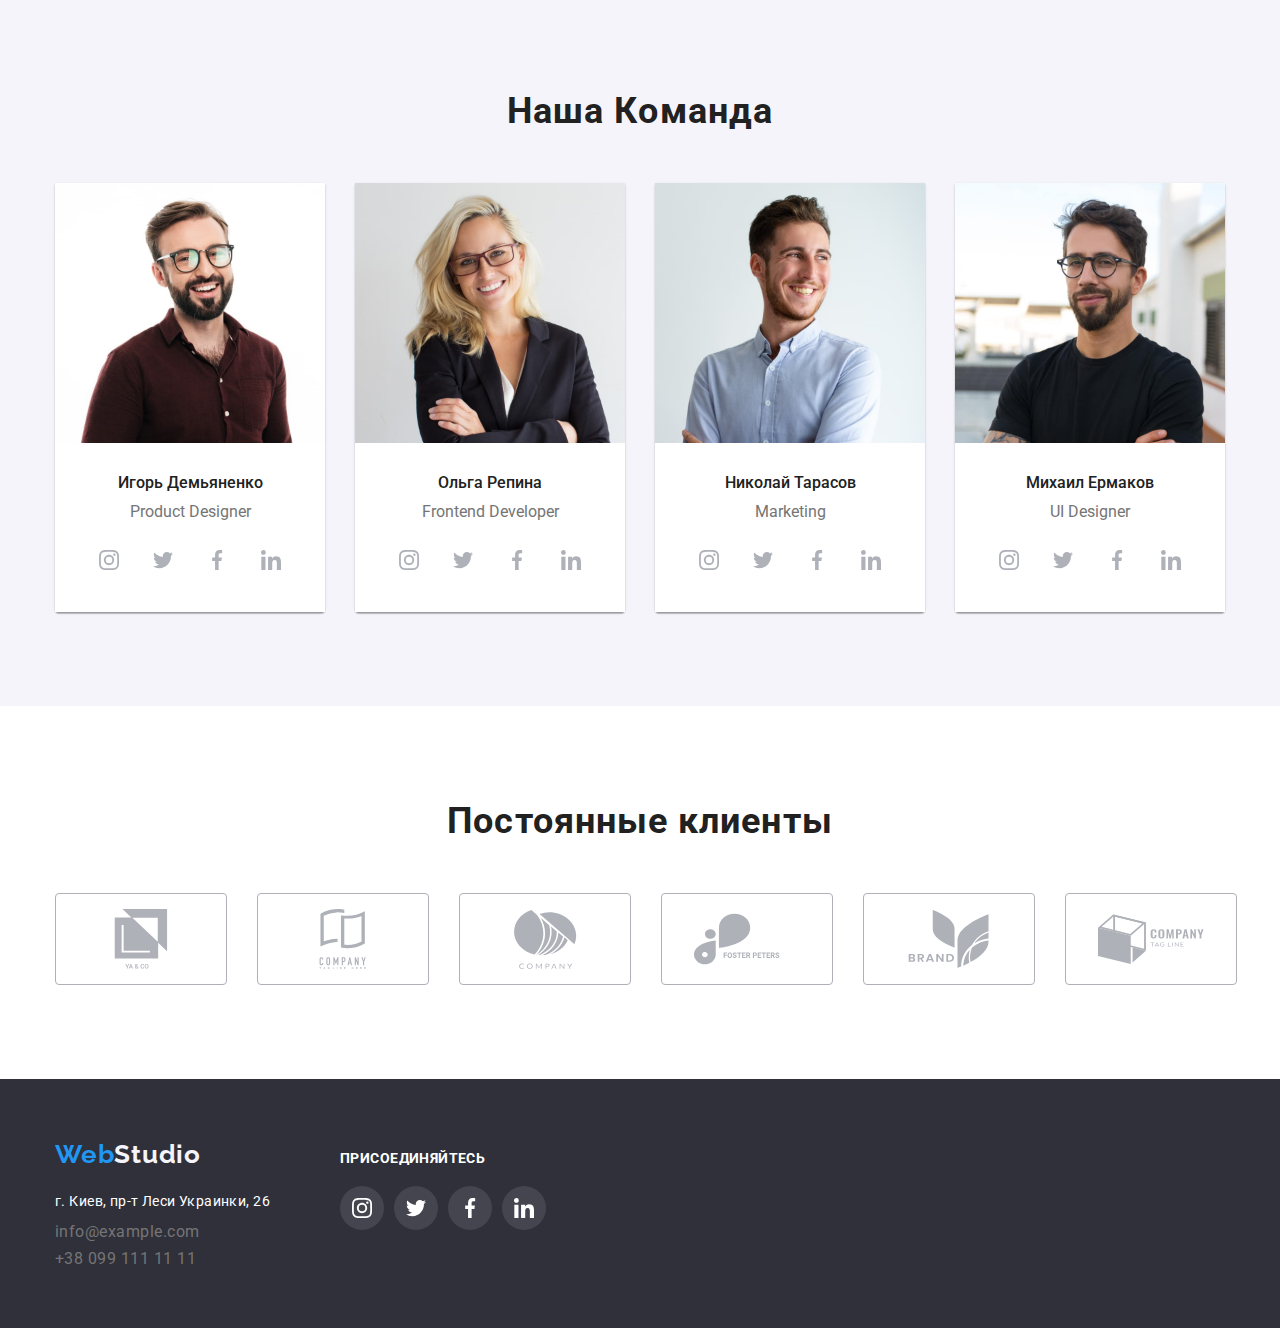
==== commit f4d1219e: "дз05 готова к сдаче" ====
--- a/index.html
+++ b/index.html
@@ -34,7 +34,7 @@
                     </li>
                 </ul>
             </nav>
-            <ul class="nav-contacts">
+            <ul class="nav-contacts-list">
                 <li class="contacts-item">
                         <a class="contacts-link hover-link" href="info@devstudio.com">
                             <svg class="icon-mail" width="16px" height="12px">
@@ -58,7 +58,7 @@
             <div class="container container-hero">
                 <h1 class="hero-titel">ЭФФЕКТИВНЫЕ РЕШЕНИЯ<br> ДЛЯ ВАШЕГО БИЗНЕСА</h1>
                 <button class="button-hero" type="button" data-modal-open>Заказать услугу</button>
-                <div class="backdrop is-hidden"data-modal>
+                <div class="backdrop is-hidden scale"data-modal>
                     <div class="modal" >
                      <button class="close-modal-icon" type="button"data-modal-close>
                          <svg class="close-icon" width="18" height="18">
--- a/css/style.css
+++ b/css/style.css
@@ -124,6 +124,8 @@
   letter-spacing: 0.02em;
   color: var(--title-text-color);
   text-decoration: none;
+
+  transition: 250ms cubic-bezier(0.4, 0, 0.2, 1);
 }
 .nav-link:hover,
 .nav-link:focus {
@@ -146,7 +148,7 @@
   background-color: var(--accent-color);
 }
 /* почта+телефон -----------------------------*/
-.nav-contacts {
+.nav-contacts-list {
   display: flex;
   margin-left: auto;
 
@@ -156,7 +158,7 @@
   letter-spacing: 0.02em;
   list-style: none;
 }
-.nav-contacts .contacts-item + .contacts-item {
+.nav-contacts-list .contacts-item + .contacts-item {
   margin-left: 50px;
 }
 .contacts-link {
@@ -166,6 +168,8 @@
   text-decoration: none;
   font-style: normal;
   letter-spacing: 0.03em;
+
+  transition: 250ms cubic-bezier(0.4, 0, 0.2, 1);
 }
 .hover-link:hover,
 .hover-link:focus {
@@ -224,10 +228,18 @@
   width: 100%;
   height: 100%;
   background-color: rgba(0, 0, 0, 0.2);
+
+  z-index: 1;
+  transition: 250ms cubic-bezier(0.4, 0, 0.2, 1);
 }
 .backdrop.is-hidden {
   opacity: 0;
   pointer-events: none;
+}
+.backdrop.is-hidden.scale {
+  top: 50%;
+  left: 50%;
+  transform: translate(-50%, -50%) scale(0.8);
 }
 .modal {
   position: absolute;
@@ -235,7 +247,8 @@
   left: 50%;
   width: 528px;
   height: 581px;
-  transform: translate(-50%, -50%);
+  transform: translate(-50%, -50%) scale(1);
+
   border-radius: 4px;
   box-shadow: 0px 1px 3px rgba(0, 0, 0, 0.12), 0px 1px 1px rgba(0, 0, 0, 0.14),
     0px 2px 1px rgba(0, 0, 0, 0.2);
@@ -252,6 +265,7 @@
   border: 1px solid rgba(0, 0, 0, 0.1);
   border-radius: 50%;
   background-color: var(--primary-white-color);
+  cursor: pointer;
 }
 .close-icon {
 }
@@ -409,6 +423,8 @@
   height: 44px;
   border: none;
   border-radius: 50%;
+
+  transition: 250ms cubic-bezier(0.4, 0, 0.2, 1);
 }
 .social-icon {
   fill: #afb1b8;
@@ -438,6 +454,8 @@
   height: 92px;
   border: 1px solid #afb1b8;
   border-radius: 4px;
+
+  transition: 250ms cubic-bezier(0.4, 0, 0.2, 1);
 }
 .clients-link:hover,
 .clients-link:focus {
@@ -449,6 +467,8 @@
 }
 .clients-icon {
   fill: #afb1b8;
+
+  transition: 250ms cubic-bezier(0.4, 0, 0.2, 1);
 }
 
 /* футер--------------------------------------------------- */
@@ -487,6 +507,8 @@
   letter-spacing: 0.03em;
   color: var(--primary-white-color);
   text-decoration: none;
+
+  transition: 250ms cubic-bezier(0.4, 0, 0.2, 1);
 }
 .address-link:hover,
 .address-link:focus {
@@ -518,6 +540,8 @@
   border: none;
   border-radius: 50%;
   background-color: rgba(255, 255, 255, 0.1);
+
+  transition: 250ms cubic-bezier(0.4, 0, 0.2, 1);
 }
 .footer-social-link:hover,
 .footer-social-link:focus {
@@ -563,6 +587,8 @@
   color: var(--title-text-color);
   background-color: var(--bg-white-color);
   cursor: pointer;
+
+  transition: 250ms cubic-bezier(0.4, 0, 0.2, 1);
 }
 .filter-btn:hover,
 .filter-btn:focus {
@@ -586,22 +612,69 @@
   border-bottom: 1px solid #eeeeee;
   border-left: 1px solid #eeeeee;
 }
+
 .portfolio-item:nth-child(3n) {
   margin-right: 0;
 }
 .portfolio-item:nth-last-child(-n + 3) {
   margin-bottom: 0;
 }
+
 .portfolio-link {
   display: flex;
   flex-wrap: wrap;
   text-decoration: none;
+
+  transition: 250ms cubic-bezier(0.4, 0, 0.2, 1);
 }
 .portfolio-link:hover,
 .portfolio-link:focus {
   box-shadow: 0px 1px 1px rgba(0, 0, 0, 0.12), 0px 4px 4px rgba(0, 0, 0, 0.06),
     1px 4px 6px rgba(0, 0, 0, 0.16);
 }
+.portfolio-overlay-block {
+  position: relative;
+  overflow: hidden;
+}
+.overlay-block {
+  position: absolute;
+  top: 0;
+  left: 0;
+  width: 100%;
+  height: 100%;
+  transition: 250ms cubic-bezier(0.4, 0, 0.2, 1);
+  background-color: rgba(33, 150, 243, 0.9);
+  transform: translateY(100%);
+
+  opacity: 0;
+}
+.portfolio-link:hover .overlay-block,
+.portfolio-link:focus .overlay-block {
+  opacity: 1;
+  transform: translateY(0);
+}
+.portfolio-block-text {
+  display: flex;
+  width: 322px;
+  height: 168px;
+
+  position: absolute;
+  top: 50%;
+  left: 50%;
+  transform: translate(-50%, -50%);
+  transition: 250ms cubic-bezier(0.4, 0, 0.2, 1) 250ms;
+  opacity: 0;
+
+  font-size: 18px;
+  line-height: 1.6;
+  letter-spacing: 0.03em;
+  color: var(--primary-white-color);
+}
+.portfolio-link:hover .portfolio-block-text,
+.portfolio-link:focus .portfolio-block-text {
+  opacity: 1;
+}
+
 .portfolio-card {
   padding: 20px 24px;
 }
